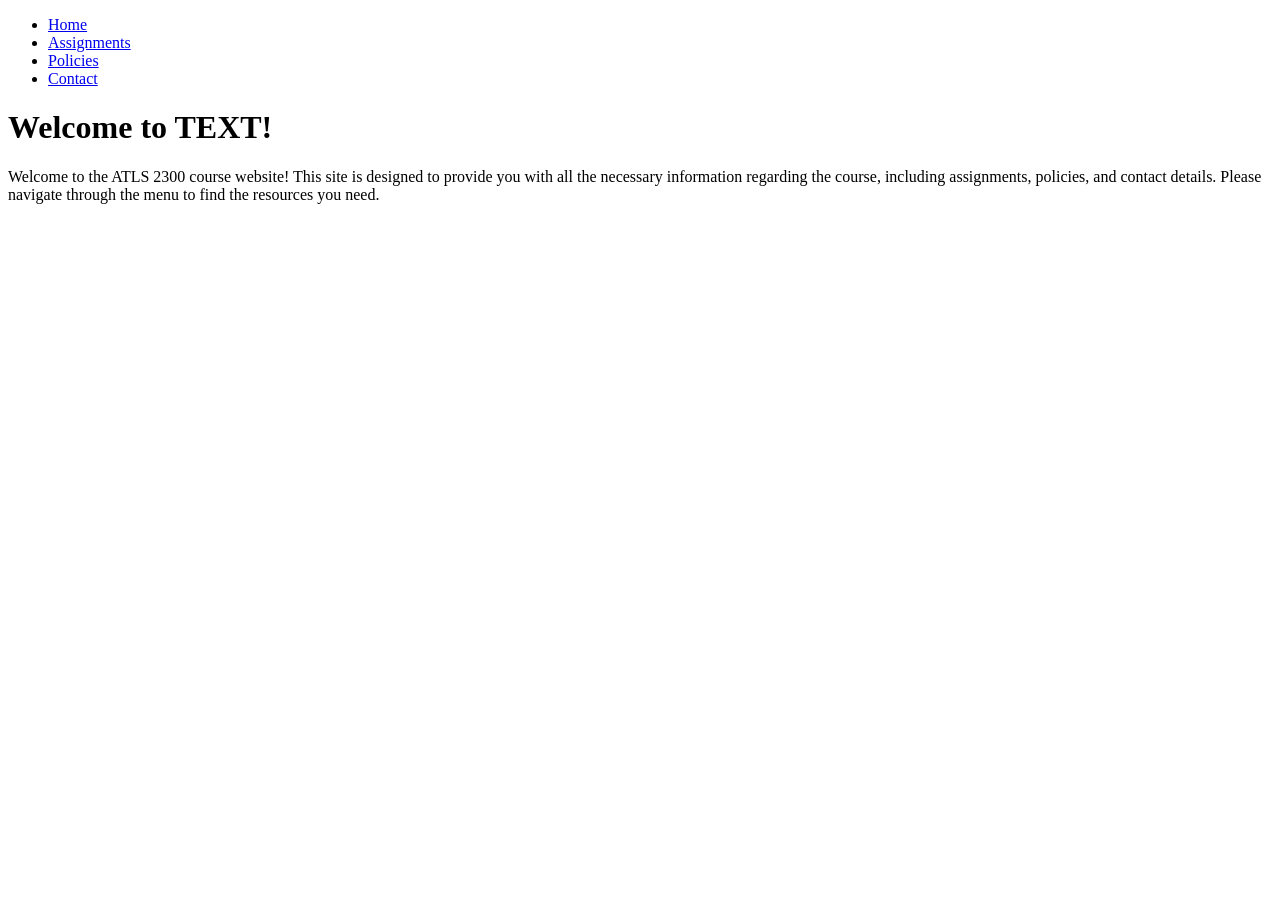
==== index.html @ a2e9c11d "updated" ====
<!DOCTYPE html>
<html lang="en">
<head>
    <meta charset="UTF-8">
    <meta name="viewport" content="width=device-width, initial-scale=1.0">
    <title>ATLS 2300 TEXT</title>
    <link rel="stylesheet" href="main.css">
</head>
<body>
    <header>
        <nav>
            <ul>
                <li><a href="index.html">Home</a></li>
                <li><a href="assignments.html">Assignments</a></li>
                <li><a href="policies.html">Policies</a></li>
                <li><a href="contact.html">Contact</a></li>
            </ul>
        </nav>
    </header>
    <main>
        <h1>Welcome to TEXT!</h1>

        <p>Welcome to the ATLS 2300 course website! 
            This site is designed to provide you with all the necessary information
            regarding the course, including assignments, policies, and contact details.
            Please navigate through the menu to find the resources you need.
        </p>
        
    </main>
</body>
</html>
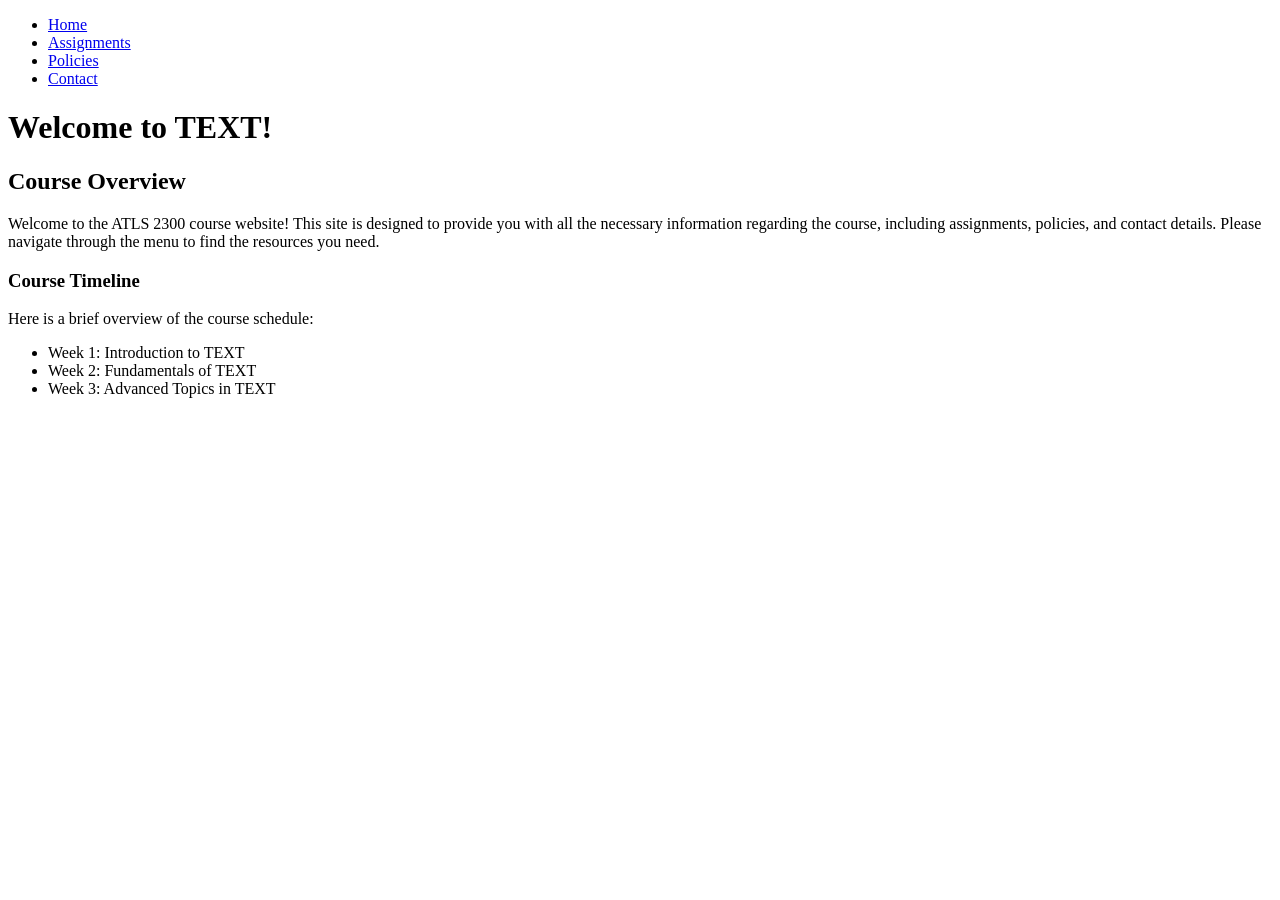
==== commit 47ddc258: "updates" ====
--- a/index.html
+++ b/index.html
@@ -3,6 +3,7 @@
 <head>
     <meta charset="UTF-8">
     <meta name="viewport" content="width=device-width, initial-scale=1.0">
+    <link rel="icon" href="favicon.ico" type="image/x-icon">
     <title>ATLS 2300 TEXT</title>
     <link rel="stylesheet" href="main.css">
 </head>
@@ -20,12 +21,22 @@
     <main>
         <h1>Welcome to TEXT!</h1>
 
-        <p>Welcome to the ATLS 2300 course website! 
-            This site is designed to provide you with all the necessary information
-            regarding the course, including assignments, policies, and contact details.
-            Please navigate through the menu to find the resources you need.
-        </p>
-        
+        <h2>Course Overview</h2>
+            <p>Welcome to the ATLS 2300 course website! 
+                This site is designed to provide you with all the necessary information
+                regarding the course, including assignments, policies, and contact details.
+                Please navigate through the menu to find the resources you need.
+            </p>
+
+        <h3>Course Timeline</h3>
+            <p>Here is a brief overview of the course schedule:</p>
+            <ul>
+                <li>Week 1: Introduction to TEXT</li>
+                <li>Week 2: Fundamentals of TEXT</li>
+                <li>Week 3: Advanced Topics in TEXT</li>
+                <!-- Add more weeks as needed -->
+            </ul>
+
     </main>
 </body>
 </html>
--- a/main.css
+++ b/main.css
@@ -0,0 +1,4 @@
+nav {
+    position: sticky;
+    top: 0;
+}
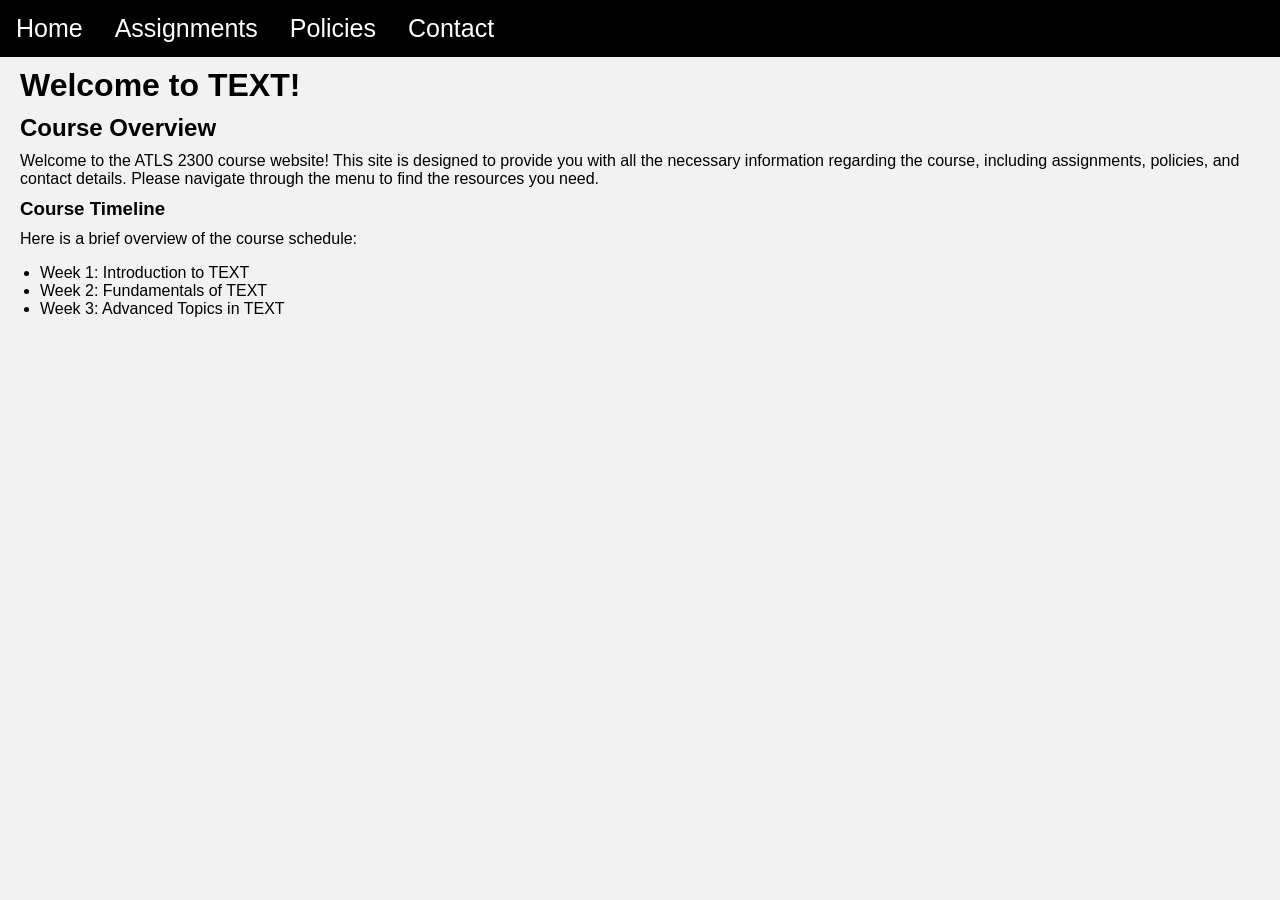
==== commit 057f05dc: "added favicon" ====
--- a/index.html
+++ b/index.html
@@ -3,7 +3,8 @@
 <head>
     <meta charset="UTF-8">
     <meta name="viewport" content="width=device-width, initial-scale=1.0">
-    <link rel="icon" href="favicon.ico" type="image/x-icon">
+    <link rel="icon" type="image/png" sizes="32x32" href="/favicon.png">
+    <link rel="manifest" href="/site.webmanifest">
     <title>ATLS 2300 TEXT</title>
     <link rel="stylesheet" href="main.css">
 </head>
--- a/main.css
+++ b/main.css
@@ -1,4 +1,61 @@
 nav {
     position: sticky;
+    margin: 0;
     top: 0;
-}+    text-align: center;
+}
+
+nav ul {
+    list-style-type: none;
+    margin: 0;
+    padding: 0;
+    overflow: hidden;
+    background-color: #000000;
+}
+
+nav ul li {
+    float: left;
+    font-size: 25px;
+    text-align: center;
+}
+
+nav ul li a {
+    display: block;
+    color: white;
+    text-align: center;
+    padding: 14px 16px;
+    text-decoration: none;
+}
+
+nav ul li a:hover {
+    text-decoration-style: underline;
+    color: orangered;
+}
+
+body {
+    margin: 0;
+    font-family: Arial, Helvetica, sans-serif;
+    background-color: #f2f2f2;
+}
+
+h1, h2, h3, p {
+    margin: 10px 20px;
+}
+
+
+
+
+
+.assignments {
+    display: flex;
+    flex-wrap: wrap;
+    justify-content: center;
+    margin: 20px;
+}
+    table {
+        border-collapse: collapse;
+        width: 100%;
+        max-width: 800px;
+        margin: 20px auto;
+    }
+    
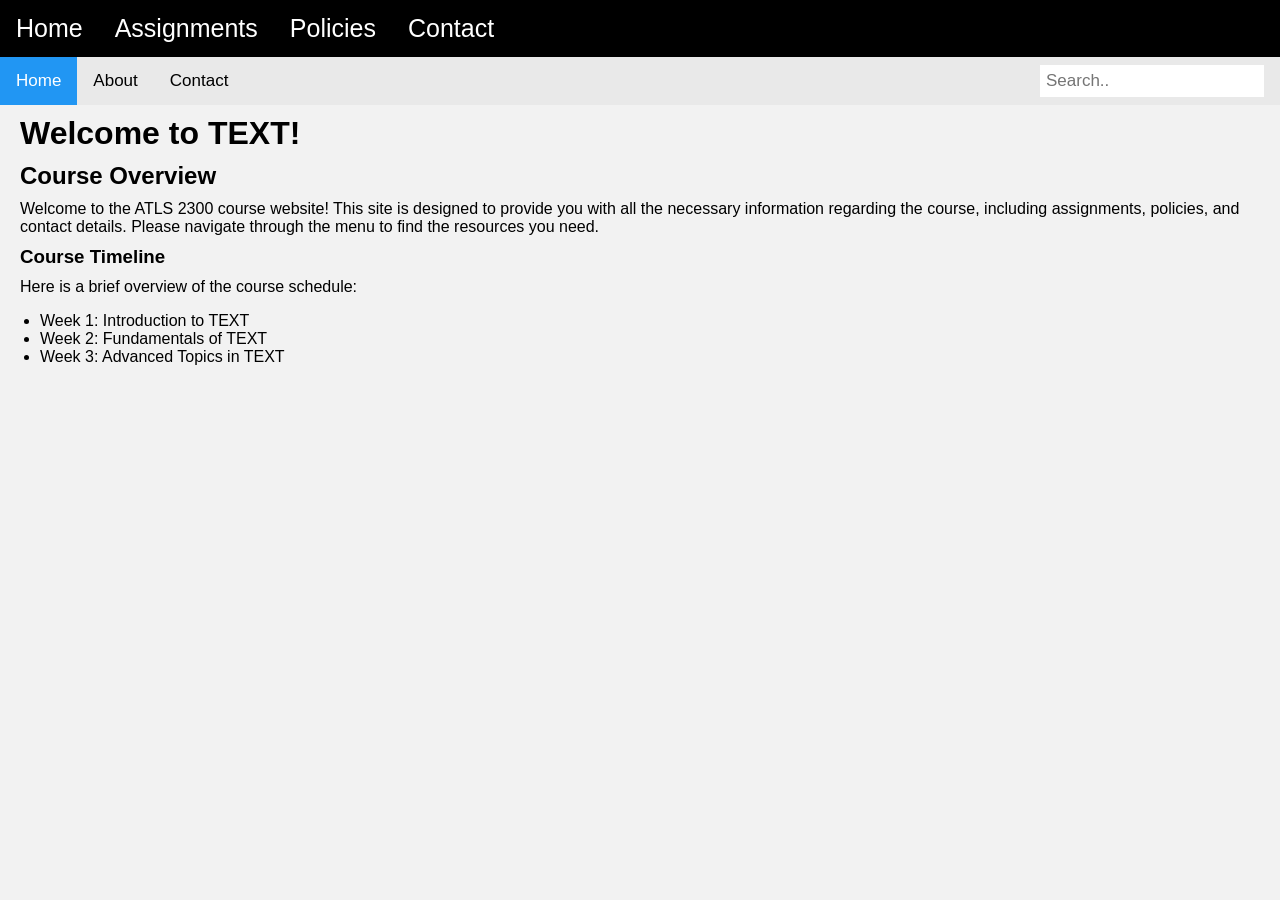
==== commit 0b103846: "d" ====
--- a/index.html
+++ b/index.html
@@ -3,7 +3,7 @@
 <head>
     <meta charset="UTF-8">
     <meta name="viewport" content="width=device-width, initial-scale=1.0">
-    <link rel="icon" type="image/png" sizes="32x32" href="/favicon.png">
+    <link rel="icon" type="image/png" sizes="32x32" href="assets/favicon.png">
     <link rel="manifest" href="/site.webmanifest">
     <title>ATLS 2300 TEXT</title>
     <link rel="stylesheet" href="main.css">
@@ -17,6 +17,12 @@
                 <li><a href="policies.html">Policies</a></li>
                 <li><a href="contact.html">Contact</a></li>
             </ul>
+            <div class="topnav">
+                <a class="active" href="#home">Home</a>
+                <a href="#about">About</a>
+                <a href="#contact">Contact</a>
+                <input type="text" placeholder="Search..">
+</div>
         </nav>
     </header>
     <main>
--- a/main.css
+++ b/main.css
@@ -1,3 +1,56 @@
+.topnav {
+    overflow: hidden;
+    background-color: #e9e9e9;
+}
+
+/* Style the links inside the navigation bar */
+.topnav a {
+    float: left;
+    display: block;
+    color: black;
+    text-align: center;
+    padding: 14px 16px;
+    text-decoration: none;
+    font-size: 17px;
+}
+
+/* Change the color of links on hover */
+.topnav a:hover {
+    background-color: #ddd;
+    color: black;
+}
+
+/* Style the "active" element to highlight the current page */
+.topnav a.active {
+    background-color: #2196F3;
+    color: white;
+}
+
+/* Style the search box inside the navigation bar */
+.topnav input[type=text] {
+    float: right;
+    padding: 6px;
+    border: none;
+    margin-top: 8px;
+    margin-right: 16px;
+    font-size: 17px;
+}
+
+/* When the screen is less than 600px wide, stack the links and the search field vertically instead of horizontally */
+@media screen and (max-width: 600px) {
+    .topnav a, .topnav input[type=text] {
+        float: none;
+        display: block;
+        text-align: left;
+        width: 100%;
+        margin: 0;
+        padding: 14px;
+    }
+    .topnav input[type=text] {
+        border: 1px solid #ccc;
+    }
+}
+
 nav {
     position: sticky;
     margin: 0;
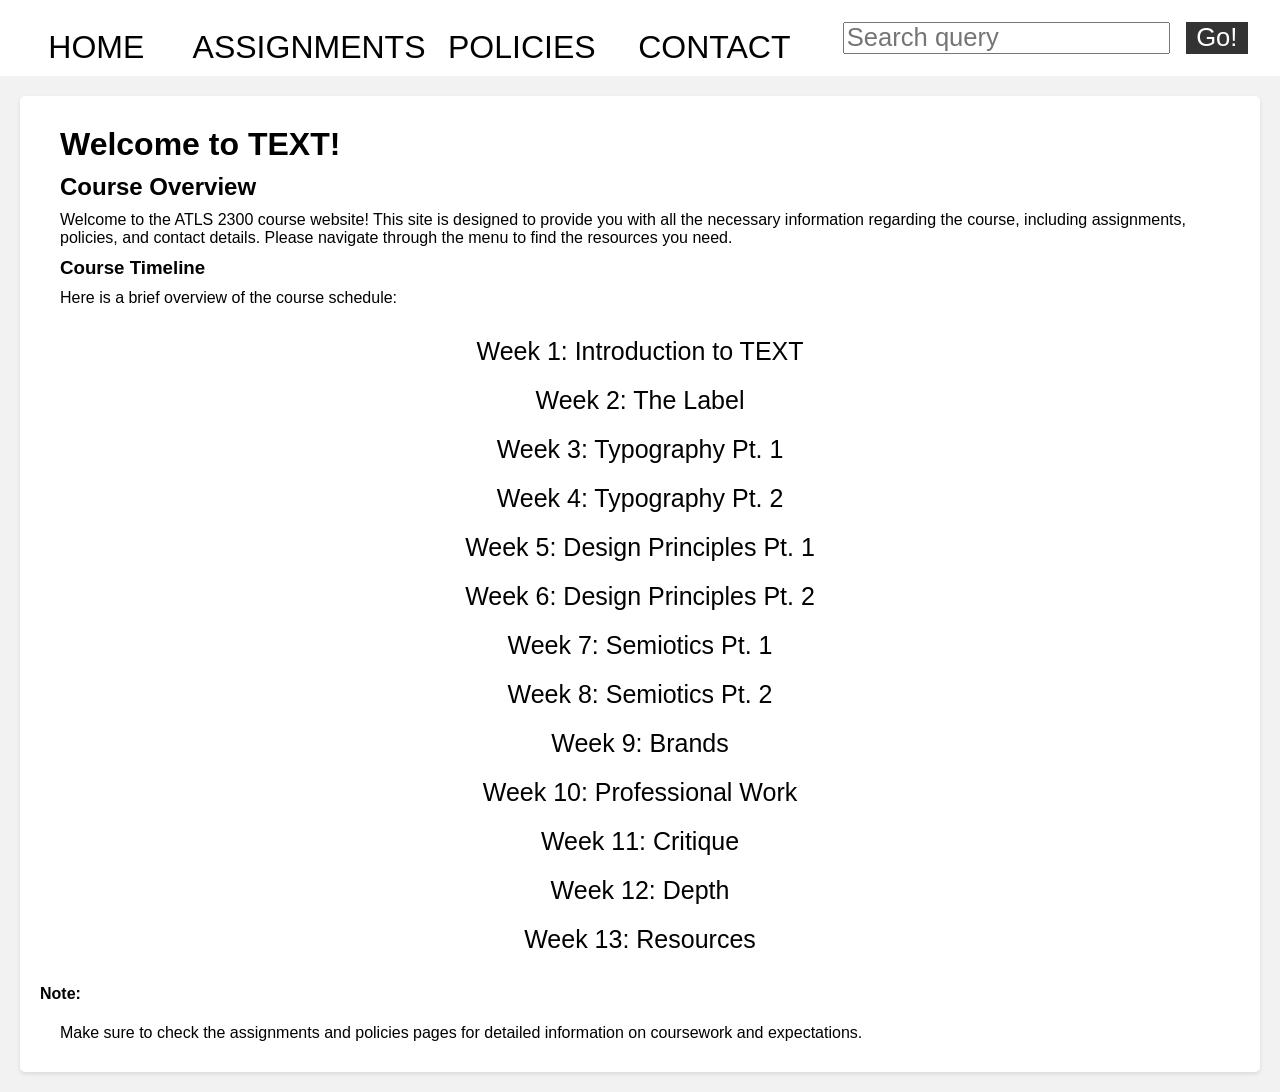
==== commit 6887ce82: "update" ====
--- a/index.html
+++ b/index.html
@@ -10,20 +10,18 @@
 </head>
 <body>
     <header>
-        <nav>
+    <div class="nav">
             <ul>
                 <li><a href="index.html">Home</a></li>
                 <li><a href="assignments.html">Assignments</a></li>
                 <li><a href="policies.html">Policies</a></li>
                 <li><a href="contact.html">Contact</a></li>
             </ul>
-            <div class="topnav">
-                <a class="active" href="#home">Home</a>
-                <a href="#about">About</a>
-                <a href="#contact">Contact</a>
-                <input type="text" placeholder="Search..">
-</div>
-        </nav>
+            <form class="search">
+                <input type="search" name="q" placeholder="Search query">
+                <input type="submit" value="Go!">
+            </form>
+    </div>
     </header>
     <main>
         <h1>Welcome to TEXT!</h1>
@@ -37,13 +35,24 @@
 
         <h3>Course Timeline</h3>
             <p>Here is a brief overview of the course schedule:</p>
-            <ul>
-                <li>Week 1: Introduction to TEXT</li>
-                <li>Week 2: Fundamentals of TEXT</li>
-                <li>Week 3: Advanced Topics in TEXT</li>
-                <!-- Add more weeks as needed -->
-            </ul>
-
+        <div class="timeline">
+                <p>Week 1: Introduction to TEXT</p>
+                <p>Week 2: The Label</p>
+                <p>Week 3: Typography Pt. 1</p>
+                <p>Week 4: Typography Pt. 2</p>
+                <p>Week 5: Design Principles Pt. 1</p>
+                <p>Week 6: Design Principles Pt. 2</p>
+                <p>Week 7: Semiotics Pt. 1</p>
+                <p>Week 8: Semiotics Pt. 2</p>
+                <p>Week 9: Brands</p>
+                <p>Week 10: Professional Work</p>
+                <p>Week 11: Critique</p>
+                <p>Week 12: Depth</p>
+                <p>Week 13: Resources</p>
+        </div>
+        <aside>
+            <h4>Note:</h4>
+            <p>Make sure to check the assignments and policies pages for detailed information on coursework and expectations.</p>
     </main>
 </body>
 </html>
--- a/main.css
+++ b/main.css
@@ -1,57 +1,4 @@
-.topnav {
-    overflow: hidden;
-    background-color: #e9e9e9;
-}
-
-/* Style the links inside the navigation bar */
-.topnav a {
-    float: left;
-    display: block;
-    color: black;
-    text-align: center;
-    padding: 14px 16px;
-    text-decoration: none;
-    font-size: 17px;
-}
-
-/* Change the color of links on hover */
-.topnav a:hover {
-    background-color: #ddd;
-    color: black;
-}
-
-/* Style the "active" element to highlight the current page */
-.topnav a.active {
-    background-color: #2196F3;
-    color: white;
-}
-
-/* Style the search box inside the navigation bar */
-.topnav input[type=text] {
-    float: right;
-    padding: 6px;
-    border: none;
-    margin-top: 8px;
-    margin-right: 16px;
-    font-size: 17px;
-}
-
-/* When the screen is less than 600px wide, stack the links and the search field vertically instead of horizontally */
-@media screen and (max-width: 600px) {
-    .topnav a, .topnav input[type=text] {
-        float: none;
-        display: block;
-        text-align: left;
-        width: 100%;
-        margin: 0;
-        padding: 14px;
-    }
-    .topnav input[type=text] {
-        border: 1px solid #ccc;
-    }
-}
-
-nav {
+/*nav {
     position: sticky;
     margin: 0;
     top: 0;
@@ -82,17 +29,91 @@
 
 nav ul li a:hover {
     text-decoration-style: underline;
-    color: orangered;
+    color: #f2f2f2;
+}*/
+
+div[class="nav"] {
+  height: 50px;
+  background-color: #fff;
+  display: flex;
+  padding: 1% 0;
+  margin-bottom: 10px;
 }
+
+div[class="nav"] ul {
+  padding: 0;
+  list-style-type: none;
+  flex: 2;
+  display: flex;
+}
+
+div[class="nav"] li {
+  display: inline;
+  text-align: center;
+  flex: 1;
+}
+
+div[class="nav"] a {
+  display: inline-block;
+  font-size: 2rem;
+  text-transform: uppercase;
+  text-decoration: none;
+  color: black;
+}
+
+div[class="nav"] .search {
+  flex: 1;
+  display: flex;
+  align-items: center;
+  height: 100%;
+  padding: 0 2em;
+}
+
+.search input {
+  font-size: 1.6rem;
+  height: 32px;
+}
+
+.search input[type="search"] {
+  flex: 3;
+}
+
+.search input[type="submit"] {
+  flex: 1;
+  margin-left: 1rem;
+  background: #333;
+  border: 0;
+  color: white;
+}
+
 
 body {
     margin: 0;
+    padding: auto;
     font-family: Arial, Helvetica, sans-serif;
     background-color: #f2f2f2;
 }
 
 h1, h2, h3, p {
     margin: 10px 20px;
+}
+
+main {
+    margin: 20px;
+    padding: 20px;
+    background-color: #ffffff;
+    border-radius: 5px;
+    box-shadow: 0 2px 4px rgba(0, 0, 0, 0.1);
+}
+
+.timeline {
+    display: flex;
+    flex-direction: column;
+    align-items: center;
+    margin: 20px 0;
+    font-family: Arial, sans-serif;
+    font-size: 25px;
+
 }
 
 
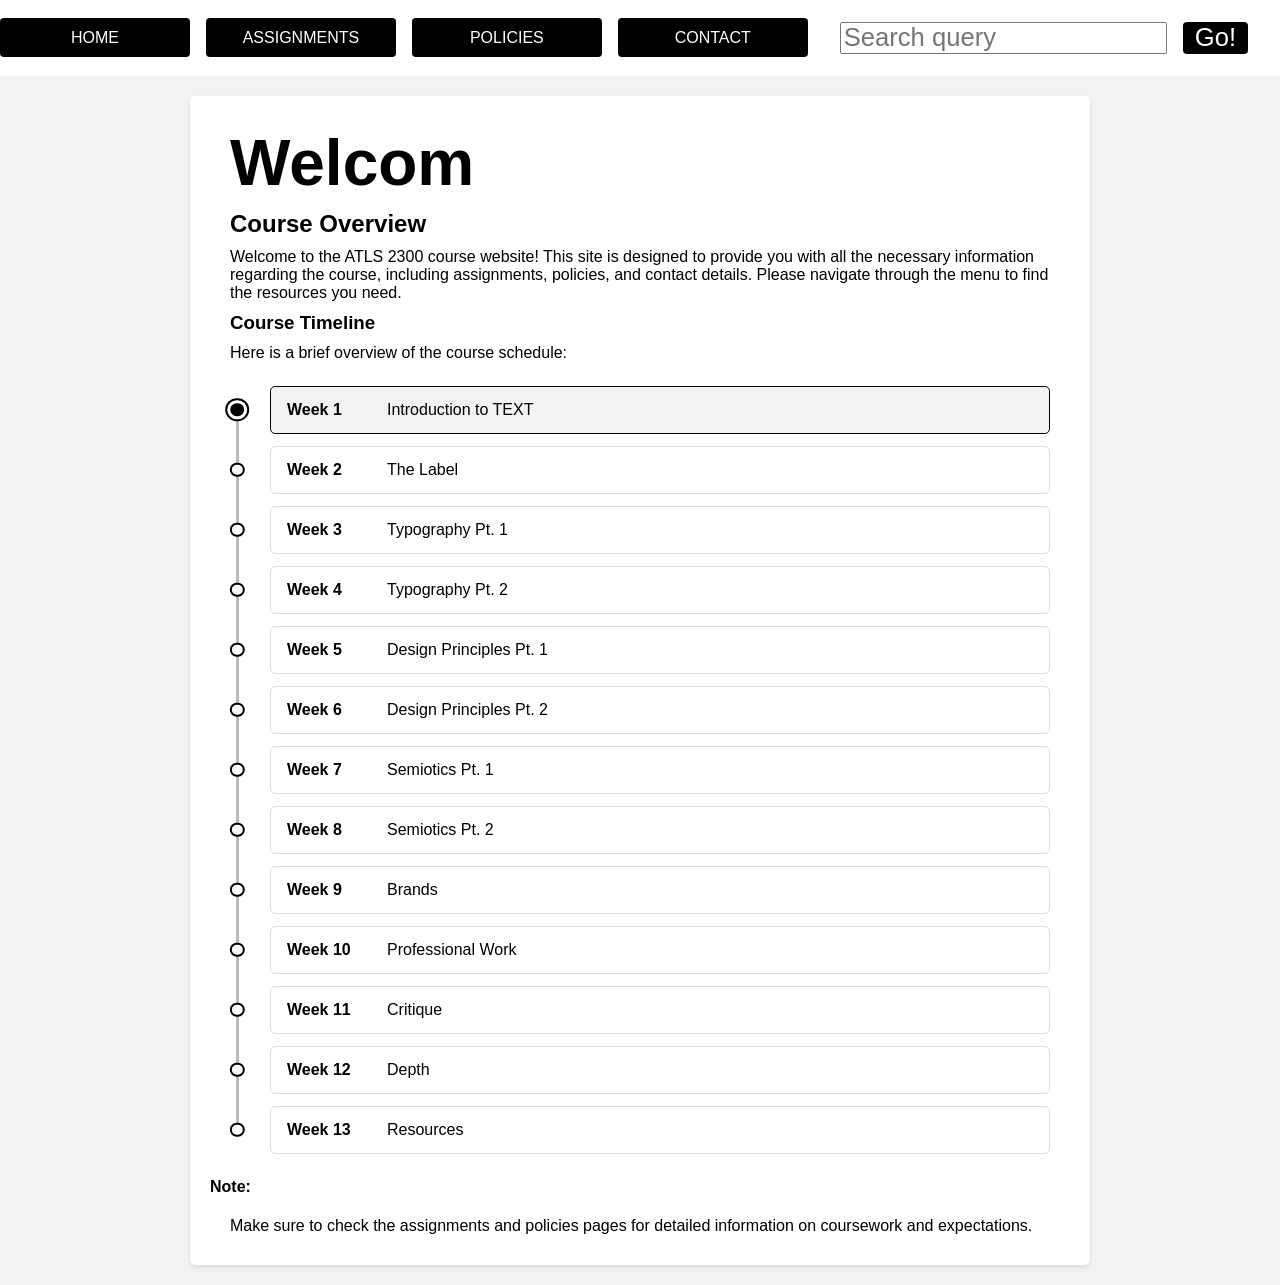
==== commit 6f8c06fe: "updates" ====
--- a/index.html
+++ b/index.html
@@ -7,6 +7,8 @@
     <link rel="manifest" href="/site.webmanifest">
     <title>ATLS 2300 TEXT</title>
     <link rel="stylesheet" href="main.css">
+    <script src="memory.js" defer></script>
+    <script src="search.js" defer></script>
 </head>
 <body>
     <header>
@@ -17,14 +19,14 @@
                 <li><a href="policies.html">Policies</a></li>
                 <li><a href="contact.html">Contact</a></li>
             </ul>
-            <form class="search">
+            <form class="search" id="site-search">
                 <input type="search" name="q" placeholder="Search query">
                 <input type="submit" value="Go!">
             </form>
     </div>
     </header>
     <main>
-        <h1>Welcome to TEXT!</h1>
+        <h1 id="typewriter">Welcome to TEXT!</h1>
 
         <h2>Course Overview</h2>
             <p>Welcome to the ATLS 2300 course website! 
@@ -35,24 +37,59 @@
 
         <h3>Course Timeline</h3>
             <p>Here is a brief overview of the course schedule:</p>
-        <div class="timeline">
-                <p>Week 1: Introduction to TEXT</p>
-                <p>Week 2: The Label</p>
-                <p>Week 3: Typography Pt. 1</p>
-                <p>Week 4: Typography Pt. 2</p>
-                <p>Week 5: Design Principles Pt. 1</p>
-                <p>Week 6: Design Principles Pt. 2</p>
-                <p>Week 7: Semiotics Pt. 1</p>
-                <p>Week 8: Semiotics Pt. 2</p>
-                <p>Week 9: Brands</p>
-                <p>Week 10: Professional Work</p>
-                <p>Week 11: Critique</p>
-                <p>Week 12: Depth</p>
-                <p>Week 13: Resources</p>
-        </div>
+        <ol class="lecture-timeline" aria-label="Course lecture schedule">
+            <li class="lecture-timeline-item"><button class="lecture-timeline-select" type="button" aria-pressed="true"><span class="lecture-week">Week 1</span><span>Introduction to TEXT</span></button></li>
+            <li class="lecture-timeline-item"><button class="lecture-timeline-select" type="button" aria-pressed="false"><span class="lecture-week">Week 2</span><span>The Label</span></button></li>
+            <li class="lecture-timeline-item"><button class="lecture-timeline-select" type="button" aria-pressed="false"><span class="lecture-week">Week 3</span><span>Typography Pt. 1</span></button></li>
+            <li class="lecture-timeline-item"><button class="lecture-timeline-select" type="button" aria-pressed="false"><span class="lecture-week">Week 4</span><span>Typography Pt. 2</span></button></li>
+            <li class="lecture-timeline-item"><button class="lecture-timeline-select" type="button" aria-pressed="false"><span class="lecture-week">Week 5</span><span>Design Principles Pt. 1</span></button></li>
+            <li class="lecture-timeline-item"><button class="lecture-timeline-select" type="button" aria-pressed="false"><span class="lecture-week">Week 6</span><span>Design Principles Pt. 2</span></button></li>
+            <li class="lecture-timeline-item"><button class="lecture-timeline-select" type="button" aria-pressed="false"><span class="lecture-week">Week 7</span><span>Semiotics Pt. 1</span></button></li>
+            <li class="lecture-timeline-item"><button class="lecture-timeline-select" type="button" aria-pressed="false"><span class="lecture-week">Week 8</span><span>Semiotics Pt. 2</span></button></li>
+            <li class="lecture-timeline-item"><button class="lecture-timeline-select" type="button" aria-pressed="false"><span class="lecture-week">Week 9</span><span>Brands</span></button></li>
+            <li class="lecture-timeline-item"><button class="lecture-timeline-select" type="button" aria-pressed="false"><span class="lecture-week">Week 10</span><span>Professional Work</span></button></li>
+            <li class="lecture-timeline-item"><button class="lecture-timeline-select" type="button" aria-pressed="false"><span class="lecture-week">Week 11</span><span>Critique</span></button></li>
+            <li class="lecture-timeline-item"><button class="lecture-timeline-select" type="button" aria-pressed="false"><span class="lecture-week">Week 12</span><span>Depth</span></button></li>
+            <li class="lecture-timeline-item"><button class="lecture-timeline-select" type="button" aria-pressed="false"><span class="lecture-week">Week 13</span><span>Resources</span></button></li>
+        </ol>
+        <script>
+            const lectureTimeline = document.querySelector(".lecture-timeline");
+            const lectureButtons = [...lectureTimeline.querySelectorAll(".lecture-timeline-select")];
+
+            function selectLecture(button) {
+                lectureButtons.forEach((lectureButton) => {
+                    const selected = lectureButton === button;
+                    lectureButton.setAttribute("aria-pressed", String(selected));
+                    lectureButton.closest(".lecture-timeline-item").classList.toggle("is-selected", selected);
+                });
+
+                const timelineBounds = lectureTimeline.getBoundingClientRect();
+                const buttonBounds = button.getBoundingClientRect();
+                const markerPosition = buttonBounds.top - timelineBounds.top + buttonBounds.height / 2;
+                lectureTimeline.style.setProperty("--lecture-marker-y", `${markerPosition}px`);
+            }
+
+            lectureTimeline.addEventListener("click", (event) => {
+                const button = event.target.closest(".lecture-timeline-select");
+                if (button && lectureTimeline.contains(button)) {
+                    selectLecture(button);
+                }
+            });
+
+            window.addEventListener("resize", () => {
+                const selectedButton = lectureTimeline.querySelector('[aria-pressed="true"]');
+                if (selectedButton) {
+                    selectLecture(selectedButton);
+                }
+            });
+
+            selectLecture(lectureButtons[0]);
+        </script>
         <aside>
             <h4>Note:</h4>
             <p>Make sure to check the assignments and policies pages for detailed information on coursework and expectations.</p>
-    </main>
+        </aside>
+        </main>
+
 </body>
 </html>
--- a/main.css
+++ b/main.css
@@ -1,95 +1,119 @@
-/*nav {
+div[class="nav"] {
+    min-height: 50px;
+    background-color: #fff;
+    display: flex;
+    align-items: center;
+    padding: 1% 0;
+    margin-bottom: 10px;
+}
+
+div[class="nav"] ul {
+    padding: 0;
+    margin: 0;
+    list-style-type: none;
+    flex: 2;
+    display: flex;
+    align-items: center;
+    gap: 1rem;
+}
+
+div[class="nav"] li {
+    text-align: center;
+    flex: 1;
+}
+
+div[class="nav"] a {
+    display: block;
+    padding: 0.65rem 0.75rem;
+    border-radius: 4px;
+    background-color: #000;
+    font-size: 1rem;
+    text-transform: uppercase;
+    text-decoration: none;
+    color: #fff;
+}
+
+div[class="nav"] ul a:hover,
+div[class="nav"] ul a:focus-visible {
+    background-color: #222;
+}
+
+header {
     position: sticky;
-    margin: 0;
     top: 0;
-    text-align: center;
-}
-
-nav ul {
-    list-style-type: none;
-    margin: 0;
-    padding: 0;
+    z-index: 100;
+    background-color: #fff;
+}
+
+div[class="nav"] .search {
+    flex: 1;
+    display: flex;
+    align-items: center;
+    height: 100%;
+    padding: 0 2em;
+}
+
+.search[hidden] {
+    display: none;
+}
+
+.search-results {
+    width: calc(100% - 40px);
+    max-width: 900px;
+    box-sizing: border-box;
+    margin: 20px auto;
+    padding: 20px;
+    background-color: #fff;
+    border-radius: 5px;
+    box-shadow: 0 2px 4px rgba(0, 0, 0, 0.1);
+}
+
+.search-results[hidden] {
+    display: none;
+}
+
+.search-results h2,
+.search-results p {
+    margin: 10px 0;
+}
+
+.search-results li {
+    margin: 1rem 0;
+}
+
+.search input {
+    font-size: 1.6rem;
+    height: 32px;
+}
+
+.search input[type="search"] {
+    flex: 3;
+}
+
+.search input[type="submit"] {
+    flex: 1;
+    margin-left: 1rem;
+    padding: 0 0.75rem;
+    background: #000;
+    border: 0;
+    border-radius: 4px;
+    color: #fff;
+    cursor: pointer;
+}
+
+.search input[type="submit"]:hover,
+.search input[type="submit"]:focus-visible {
+    background: #222;
+}
+
+#typewriter {
+    white-space: nowrap;
     overflow: hidden;
-    background-color: #000000;
-}
-
-nav ul li {
-    float: left;
-    font-size: 25px;
-    text-align: center;
-}
-
-nav ul li a {
-    display: block;
-    color: white;
-    text-align: center;
-    padding: 14px 16px;
-    text-decoration: none;
-}
-
-nav ul li a:hover {
-    text-decoration-style: underline;
-    color: #f2f2f2;
-}*/
-
-div[class="nav"] {
-  height: 50px;
-  background-color: #fff;
-  display: flex;
-  padding: 1% 0;
-  margin-bottom: 10px;
-}
-
-div[class="nav"] ul {
-  padding: 0;
-  list-style-type: none;
-  flex: 2;
-  display: flex;
-}
-
-div[class="nav"] li {
-  display: inline;
-  text-align: center;
-  flex: 1;
-}
-
-div[class="nav"] a {
-  display: inline-block;
-  font-size: 2rem;
-  text-transform: uppercase;
-  text-decoration: none;
-  color: black;
-}
-
-div[class="nav"] .search {
-  flex: 1;
-  display: flex;
-  align-items: center;
-  height: 100%;
-  padding: 0 2em;
-}
-
-.search input {
-  font-size: 1.6rem;
-  height: 32px;
-}
-
-.search input[type="search"] {
-  flex: 3;
-}
-
-.search input[type="submit"] {
-  flex: 1;
-  margin-left: 1rem;
-  background: #333;
-  border: 0;
-  color: white;
-}
-
+}
 
 body {
     margin: 0;
-    padding: auto;
+    min-height: 100vh;
     font-family: Arial, Helvetica, sans-serif;
     background-color: #f2f2f2;
 }
@@ -98,38 +122,197 @@
     margin: 10px 20px;
 }
 
+h1 {
+    font-size: 4em;
+}
+
 main {
-    margin: 20px;
+    width: calc(100% - 40px);
+    max-width: 900px;
+    box-sizing: border-box;
+    margin: 20px auto;
     padding: 20px;
     background-color: #ffffff;
     border-radius: 5px;
     box-shadow: 0 2px 4px rgba(0, 0, 0, 0.1);
 }
 
-.timeline {
-    display: flex;
-    flex-direction: column;
+.lecture-timeline {
+    position: relative;
+    display: grid;
+    gap: 0.75rem;
+    margin: 1.5rem 20px;
+    padding: 0 0 0 2.5rem;
+    list-style: none;
+}
+
+.lecture-timeline::before {
+    position: absolute;
+    top: 1.5rem;
+    bottom: 1.5rem;
+    left: 0.35rem;
+    width: 3px;
+    border-radius: 2px;
+    background-color: #bbb;
+    content: "";
+}
+
+.lecture-timeline::after {
+    position: absolute;
+    top: var(--lecture-marker-y, 1.5rem);
+    left: calc(0.35rem + 1.5px);
+    width: 0.85rem;
+    height: 0.85rem;
+    border: 3px solid #fff;
+    border-radius: 50%;
+    background-color: #000;
+    box-shadow: 0 0 0 2px #000;
+    content: "";
+    transform: translate(-50%, -50%);
+    transition: top 0.6s ease;
+}
+
+.lecture-timeline-item {
+    position: relative;
+}
+
+.lecture-timeline-select {
+    display: grid;
+    grid-template-columns: 5.5rem minmax(0, 1fr);
     align-items: center;
-    margin: 20px 0;
-    font-family: Arial, sans-serif;
-    font-size: 25px;
-
-}
-
-
-
-
-
+    gap: 0.75rem;
+    box-sizing: border-box;
+    width: 100%;
+    min-height: 3rem;
+    padding: 0.65rem 1rem;
+    border: 1px solid #ddd;
+    border-radius: 5px;
+    color: inherit;
+    background-color: #fff;
+    font: inherit;
+    text-align: left;
+    cursor: pointer;
+    transition: background-color 0.3s ease, border-color 0.3s ease;
+}
+
+.lecture-timeline-select:hover,
+.lecture-timeline-select:focus-visible,
+.lecture-timeline-item.is-selected .lecture-timeline-select {
+    border-color: #000;
+    background-color: #f2f2f2;
+}
+
+.lecture-timeline-select:focus-visible {
+    outline: 2px solid #000;
+    outline-offset: 2px;
+}
+
+.lecture-timeline-item::before {
+    position: absolute;
+    top: 50%;
+    left: calc(-2.5rem + 0.35rem + 1.5px);
+    width: 0.9rem;
+    height: 0.9rem;
+    box-sizing: border-box;
+    border: 2px solid #000;
+    border-radius: 50%;
+    background-color: #fff;
+    content: "";
+    transform: translate(-50%, -50%);
+}
+
+.lecture-week {
+    font-weight: 700;
+}
+
+@media (prefers-reduced-motion: reduce) {
+    .lecture-timeline::after,
+    .lecture-timeline-select {
+        transition: none;
+    }
+}
 .assignments {
     display: flex;
     flex-wrap: wrap;
     justify-content: center;
     margin: 20px;
 }
+
+.assignment-timeline {
+    position: relative;
+    display: grid;
+    gap: 1.5rem;
+    margin: 2rem 0;
+    padding: 0 0 0 2rem;
+    list-style: none;
+}
+
+.assignment-timeline::before {
+    position: absolute;
+    top: 0.5rem;
+    bottom: 0.5rem;
+    left: 0.45rem;
+    width: 3px;
+    background-color: #000;
+    content: "";
+}
+
+.assignment-timeline-item {
+    position: relative;
+    display: grid;
+    gap: 0.5rem;
+}
+
+.assignment-timeline-item::before {
+    position: absolute;
+    top: 0.25rem;
+    left: -2rem;
+    width: 0.9rem;
+    height: 0.9rem;
+    border: 3px solid #000;
+    border-radius: 50%;
+    background-color: #fff;
+    content: "";
+}
+
+.assignment-date {
+    font-weight: 700;
+}
+
+.assignment-card {
+    padding: 1rem;
+    border: 1px solid #ddd;
+    border-radius: 5px;
+    background-color: #fff;
+}
+
+.assignment-card h3,
+.assignment-card p {
+    margin: 0;
+}
+
     table {
         border-collapse: collapse;
         width: 100%;
         max-width: 800px;
         margin: 20px auto;
     }
+
+    .contact {
+        display: flex;
+        flex-direction: column;
+        align-items: center;
+        margin: 20px;
+    }
+    table, th, td {
+        border: 1px solid #ddd;
+        padding: 8px;
+        font-size: 20px;
+        font-family: Arial, sans-serif;
+    }
+
+.contact-details {
+    font-size: 1.2em;
+    font-weight: 700;
+}
     
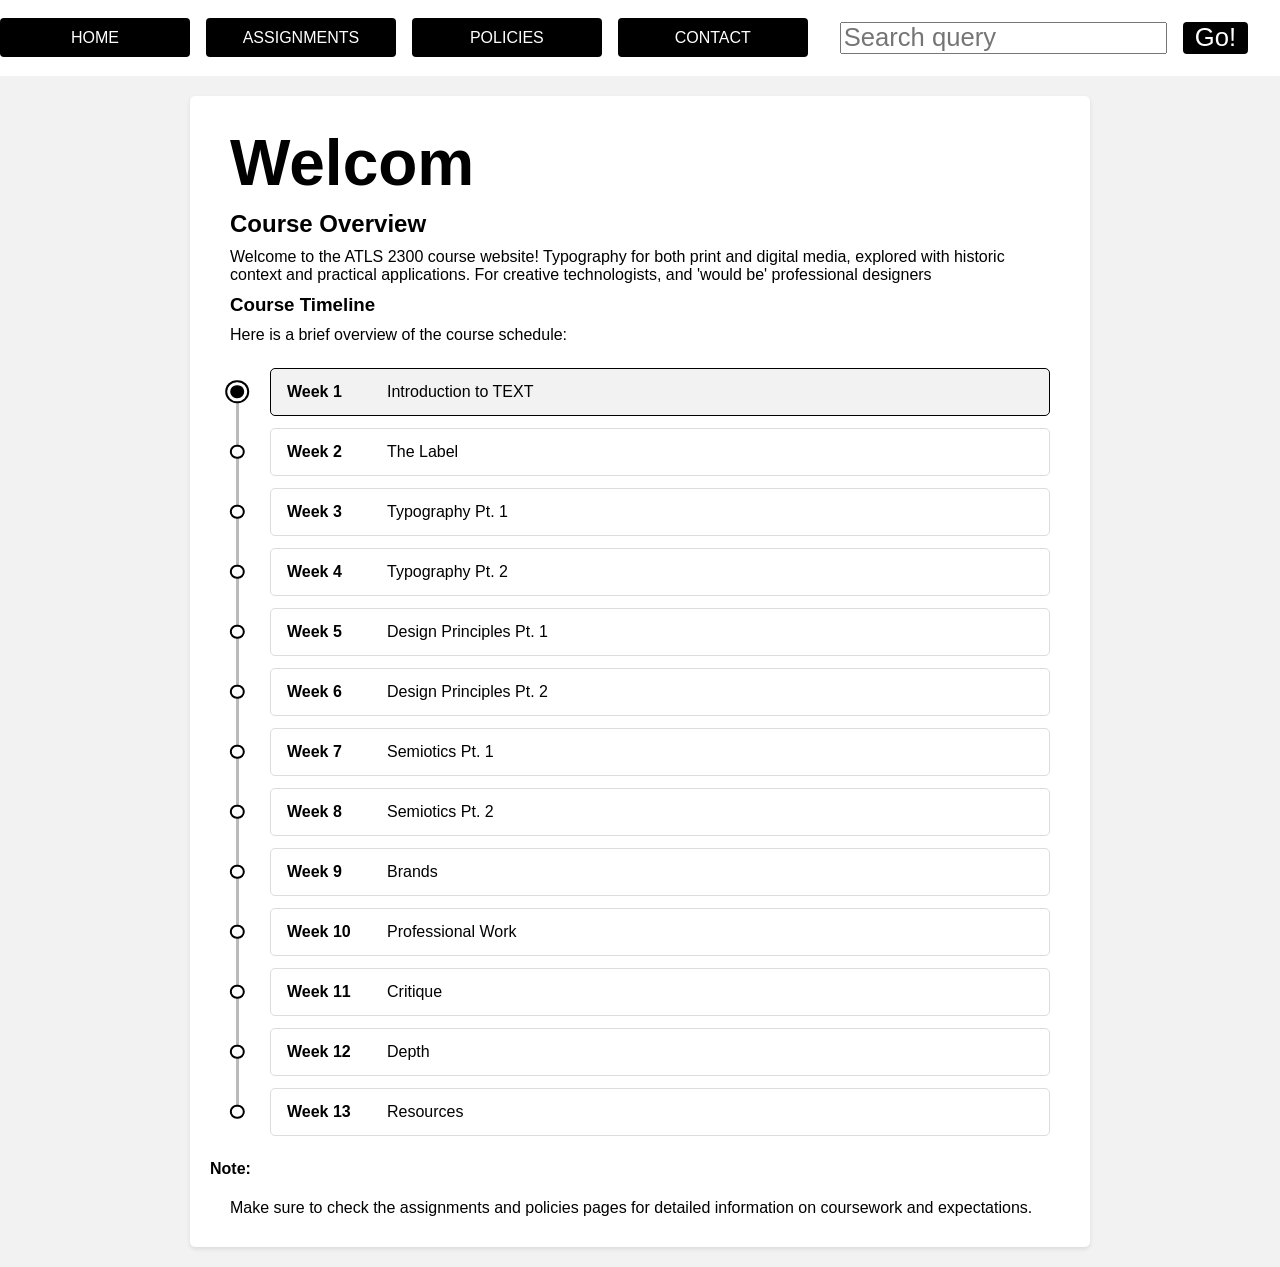
==== commit d7bd7aba: "updates" ====
--- a/index.html
+++ b/index.html
@@ -30,9 +30,7 @@
 
         <h2>Course Overview</h2>
             <p>Welcome to the ATLS 2300 course website! 
-                This site is designed to provide you with all the necessary information
-                regarding the course, including assignments, policies, and contact details.
-                Please navigate through the menu to find the resources you need.
+            Typography for both print and digital media, explored with historic context and practical applications. For creative technologists, and 'would be' professional designers
             </p>
 
         <h3>Course Timeline</h3>
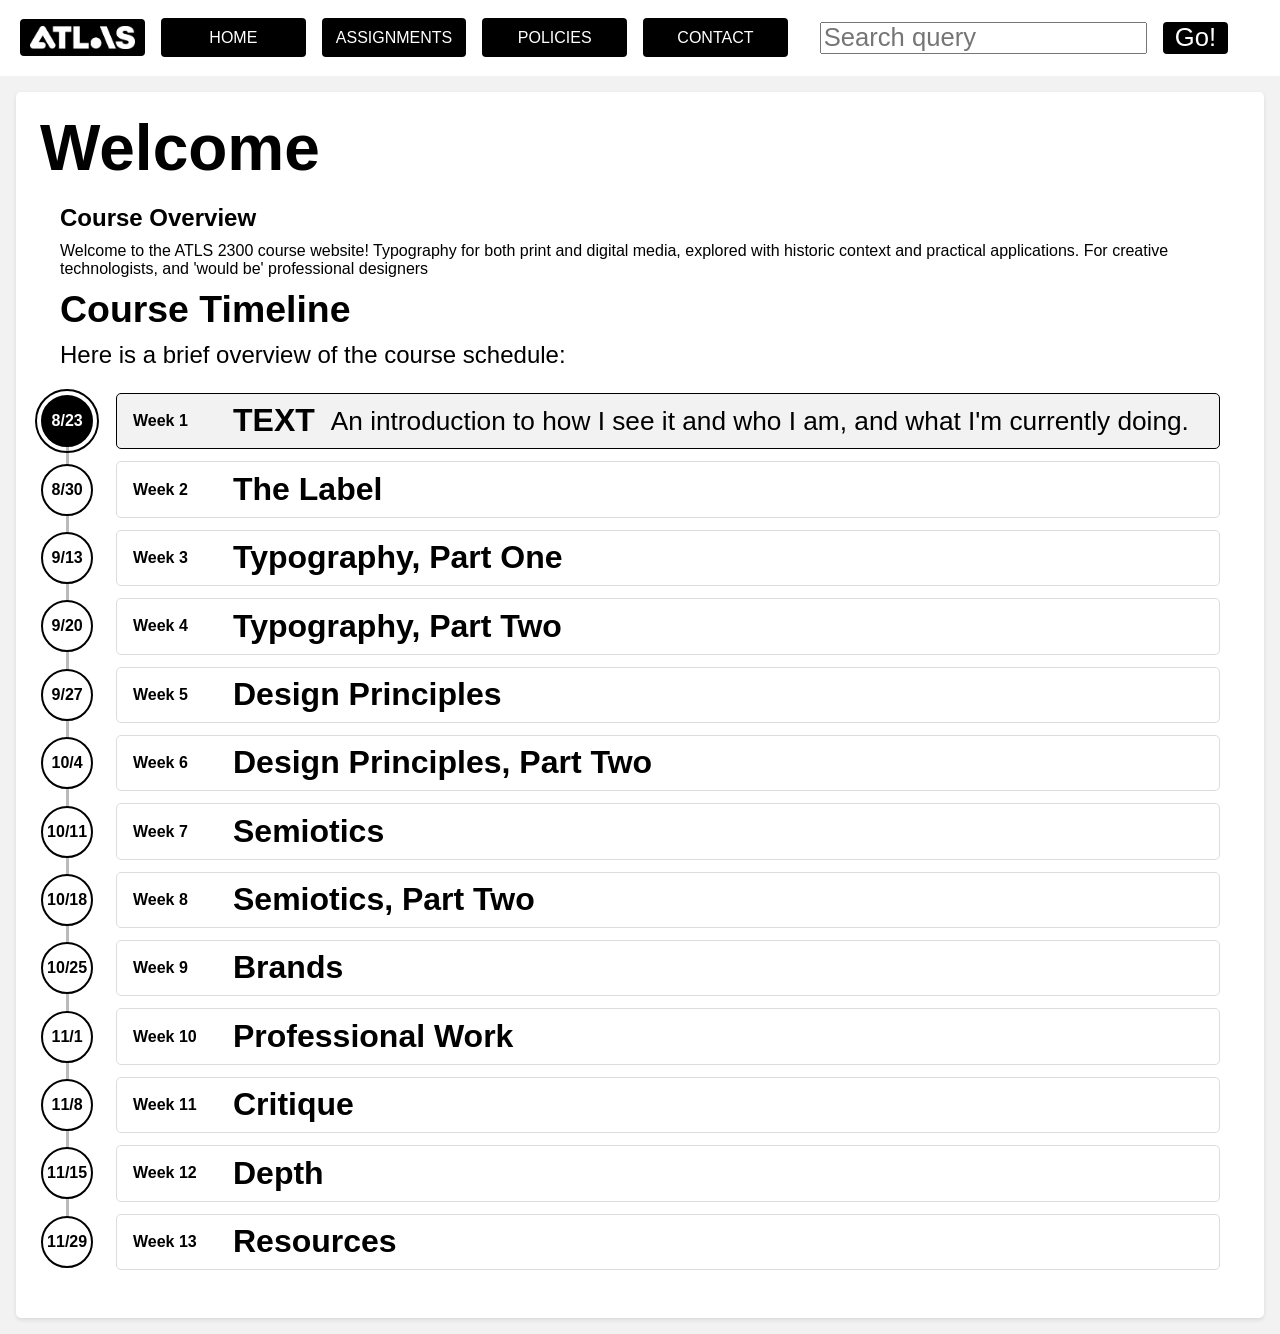
==== commit 379808d0: "update" ====
--- a/index.html
+++ b/index.html
@@ -14,6 +14,7 @@
     <header>
     <div class="nav">
             <ul>
+                <li class="nav-brand"><a class="nav-logo" href="index.html"><img src="assets/atlasLogo.png" alt="ATLAS home"></a></li>
                 <li><a href="index.html">Home</a></li>
                 <li><a href="assignments.html">Assignments</a></li>
                 <li><a href="policies.html">Policies</a></li>
@@ -26,29 +27,32 @@
     </div>
     </header>
     <main>
-        <h1 id="typewriter">Welcome to TEXT!</h1>
+        <div class="page-title">
+            <h1 id="typewriter">Welcome to TEXT!</h1>
+        </div>
 
         <h2>Course Overview</h2>
             <p>Welcome to the ATLS 2300 course website! 
             Typography for both print and digital media, explored with historic context and practical applications. For creative technologists, and 'would be' professional designers
             </p>
 
-        <h3>Course Timeline</h3>
-            <p>Here is a brief overview of the course schedule:</p>
+        <h3 class="timeline-heading">Course Timeline</h3>
+            <p class="timeline-intro">Here is a brief overview of the course schedule:</p>
+        <!-- Replace each ADD DATE placeholder with its lecture date. -->
         <ol class="lecture-timeline" aria-label="Course lecture schedule">
-            <li class="lecture-timeline-item"><button class="lecture-timeline-select" type="button" aria-pressed="true"><span class="lecture-week">Week 1</span><span>Introduction to TEXT</span></button></li>
-            <li class="lecture-timeline-item"><button class="lecture-timeline-select" type="button" aria-pressed="false"><span class="lecture-week">Week 2</span><span>The Label</span></button></li>
-            <li class="lecture-timeline-item"><button class="lecture-timeline-select" type="button" aria-pressed="false"><span class="lecture-week">Week 3</span><span>Typography Pt. 1</span></button></li>
-            <li class="lecture-timeline-item"><button class="lecture-timeline-select" type="button" aria-pressed="false"><span class="lecture-week">Week 4</span><span>Typography Pt. 2</span></button></li>
-            <li class="lecture-timeline-item"><button class="lecture-timeline-select" type="button" aria-pressed="false"><span class="lecture-week">Week 5</span><span>Design Principles Pt. 1</span></button></li>
-            <li class="lecture-timeline-item"><button class="lecture-timeline-select" type="button" aria-pressed="false"><span class="lecture-week">Week 6</span><span>Design Principles Pt. 2</span></button></li>
-            <li class="lecture-timeline-item"><button class="lecture-timeline-select" type="button" aria-pressed="false"><span class="lecture-week">Week 7</span><span>Semiotics Pt. 1</span></button></li>
-            <li class="lecture-timeline-item"><button class="lecture-timeline-select" type="button" aria-pressed="false"><span class="lecture-week">Week 8</span><span>Semiotics Pt. 2</span></button></li>
-            <li class="lecture-timeline-item"><button class="lecture-timeline-select" type="button" aria-pressed="false"><span class="lecture-week">Week 9</span><span>Brands</span></button></li>
-            <li class="lecture-timeline-item"><button class="lecture-timeline-select" type="button" aria-pressed="false"><span class="lecture-week">Week 10</span><span>Professional Work</span></button></li>
-            <li class="lecture-timeline-item"><button class="lecture-timeline-select" type="button" aria-pressed="false"><span class="lecture-week">Week 11</span><span>Critique</span></button></li>
-            <li class="lecture-timeline-item"><button class="lecture-timeline-select" type="button" aria-pressed="false"><span class="lecture-week">Week 12</span><span>Depth</span></button></li>
-            <li class="lecture-timeline-item"><button class="lecture-timeline-select" type="button" aria-pressed="false"><span class="lecture-week">Week 13</span><span>Resources</span></button></li>
+            <li class="lecture-timeline-item is-selected"><button class="lecture-timeline-select" type="button" aria-pressed="true" aria-expanded="true"><span class="lecture-week">Week 1</span><span class="lecture-copy"><span class="lecture-title">TEXT</span><span class="lecture-date"> 8/23</span><span class="lecture-description">An introduction to how I see it and who I am, and what I'm currently doing.</span></span></button></li>
+            <li class="lecture-timeline-item"><button class="lecture-timeline-select" type="button" aria-pressed="false" aria-expanded="false"><span class="lecture-week">Week 2</span><span class="lecture-copy"><span class="lecture-title">The Label</span><span class="lecture-date"> 8/30</span><span class="lecture-description">Trust and the way words might participate in meaning.</span></span></button></li>
+            <li class="lecture-timeline-item"><button class="lecture-timeline-select" type="button" aria-pressed="false" aria-expanded="false"><span class="lecture-week">Week 3</span><span class="lecture-copy"><span class="lecture-title">Typography, Part One</span><span class="lecture-date"> 9/13</span><span class="lecture-description">Some histories and some language.</span></span></button></li>
+            <li class="lecture-timeline-item"><button class="lecture-timeline-select" type="button" aria-pressed="false" aria-expanded="false"><span class="lecture-week">Week 4</span><span class="lecture-copy"><span class="lecture-title">Typography, Part Two</span><span class="lecture-date"> 9/20</span><span class="lecture-description">The deeper understanding and vocabulary of type.</span></span></button></li>
+            <li class="lecture-timeline-item"><button class="lecture-timeline-select" type="button" aria-pressed="false" aria-expanded="false"><span class="lecture-week">Week 5</span><span class="lecture-copy"><span class="lecture-title">Design Principles</span><span class="lecture-date"> 9/27</span><span class="lecture-description">Movements in design and art history.</span></span></button></li>
+            <li class="lecture-timeline-item"><button class="lecture-timeline-select" type="button" aria-pressed="false" aria-expanded="false"><span class="lecture-week">Week 6</span><span class="lecture-copy"><span class="lecture-title">Design Principles, Part Two</span><span class="lecture-date"> 10/4</span><span class="lecture-description">Two-dimensional print, grids, and structure.</span></span></button></li>
+            <li class="lecture-timeline-item"><button class="lecture-timeline-select" type="button" aria-pressed="false" aria-expanded="false"><span class="lecture-week">Week 7</span><span class="lecture-copy"><span class="lecture-title">Semiotics</span><span class="lecture-date"> 10/11</span><span class="lecture-description">Representations and the study of signs.</span></span></button></li>
+            <li class="lecture-timeline-item"><button class="lecture-timeline-select" type="button" aria-pressed="false" aria-expanded="false"><span class="lecture-week">Week 8</span><span class="lecture-copy"><span class="lecture-title">Semiotics, Part Two</span><span class="lecture-date"> 10/18</span><span class="lecture-description">Signs and signifiers in visual communication.</span></span></button></li>
+            <li class="lecture-timeline-item"><button class="lecture-timeline-select" type="button" aria-pressed="false" aria-expanded="false"><span class="lecture-week">Week 9</span><span class="lecture-copy"><span class="lecture-title">Brands</span><span class="lecture-date"> 10/25</span><span class="lecture-description">Brand systems, identity, and visual language.</span></span></button></li>
+            <li class="lecture-timeline-item"><button class="lecture-timeline-select" type="button" aria-pressed="false" aria-expanded="false"><span class="lecture-week">Week 10</span><span class="lecture-copy"><span class="lecture-title">Professional Work</span><span class="lecture-date"> 11/1</span><span class="lecture-description">Professional practice and the realities of design work.</span></span></button></li>
+            <li class="lecture-timeline-item"><button class="lecture-timeline-select" type="button" aria-pressed="false" aria-expanded="false"><span class="lecture-week">Week 11</span><span class="lecture-copy"><span class="lecture-title">Critique</span><span class="lecture-date"> 11/8</span><span class="lecture-description">Feedback, evaluation, and critical discussion.</span></span></button></li>
+            <li class="lecture-timeline-item"><button class="lecture-timeline-select" type="button" aria-pressed="false" aria-expanded="false"><span class="lecture-week">Week 12</span><span class="lecture-copy"><span class="lecture-title">Depth</span><span class="lecture-date"> 11/15</span><span class="lecture-description">Going deeper into the course's major ideas and methods.</span></span></button></li>
+            <li class="lecture-timeline-item"><button class="lecture-timeline-select" type="button" aria-pressed="false" aria-expanded="false"><span class="lecture-week">Week 13</span><span class="lecture-copy"><span class="lecture-title">Resources</span><span class="lecture-date"> 11/29</span><span class="lecture-description">Research, tools, and material support for ongoing learning.</span></span></button></li>
         </ol>
         <script>
             const lectureTimeline = document.querySelector(".lecture-timeline");
@@ -58,6 +62,7 @@
                 lectureButtons.forEach((lectureButton) => {
                     const selected = lectureButton === button;
                     lectureButton.setAttribute("aria-pressed", String(selected));
+                    lectureButton.setAttribute("aria-expanded", String(selected));
                     lectureButton.closest(".lecture-timeline-item").classList.toggle("is-selected", selected);
                 });
 
@@ -83,10 +88,6 @@
 
             selectLecture(lectureButtons[0]);
         </script>
-        <aside>
-            <h4>Note:</h4>
-            <p>Make sure to check the assignments and policies pages for detailed information on coursework and expectations.</p>
-        </aside>
         </main>
 
 </body>
--- a/main.css
+++ b/main.css
@@ -1,10 +1,15 @@
+:root {
+    --font-body: "Gotham", "Montserrat", Arial, sans-serif;
+    --font-display: "Henderson Sans Basic", "Arial Narrow", Arial, sans-serif;
+}
+
 div[class="nav"] {
     min-height: 50px;
     background-color: #fff;
     display: flex;
     align-items: center;
     padding: 1% 0;
-    margin-bottom: 10px;
+    margin: 0 20px 10px;
 }
 
 div[class="nav"] ul {
@@ -20,6 +25,10 @@
 div[class="nav"] li {
     text-align: center;
     flex: 1;
+}
+
+div[class="nav"] .nav-brand {
+    flex: 0 0 auto;
 }
 
 div[class="nav"] a {
@@ -33,9 +42,47 @@
     color: #fff;
 }
 
+div[class="nav"] .nav-logo {
+    box-sizing: border-box;
+    width: clamp(90px, 12vw, 125px);
+    padding: 0.45rem 0.6rem;
+}
+
+div[class="nav"] .nav-logo img {
+    display: block;
+    width: 100%;
+    height: auto;
+}
+
 div[class="nav"] ul a:hover,
 div[class="nav"] ul a:focus-visible {
     background-color: #222;
+}
+
+@media (max-width: 700px) {
+    div[class="nav"] {
+        flex-wrap: wrap;
+        gap: 0.5rem;
+    }
+
+    div[class="nav"] ul {
+        flex: 1 1 100%;
+        flex-wrap: wrap;
+        gap: 0.45rem;
+    }
+
+    div[class="nav"] li:not(.nav-brand) {
+        flex: 1 1 38%;
+    }
+
+    div[class="nav"] .search {
+        flex: 1 1 100%;
+        padding: 0;
+    }
+
+    .search input {
+        font-size: 1rem;
+    }
 }
 
 header {
@@ -77,6 +124,38 @@
     margin: 10px 0;
 }
 
+.search-results-header {
+    display: flex;
+    align-items: center;
+    justify-content: space-between;
+    gap: 1rem;
+}
+
+.search-results-header h2 {
+    margin: 10px 0;
+}
+
+.search-results-close {
+    padding: 0.5rem 0.75rem;
+    border: 0;
+    border-radius: 4px;
+    color: #fff;
+    background: #000;
+    font: inherit;
+    font-size: 0.9rem;
+    cursor: pointer;
+}
+
+.search-results-close:hover,
+.search-results-close:focus-visible {
+    background: #222;
+}
+
+.search-results-close:focus-visible {
+    outline: 2px solid #000;
+    outline-offset: 3px;
+}
+
 .search-results li {
     margin: 1rem 0;
 }
@@ -114,8 +193,16 @@
 body {
     margin: 0;
     min-height: 100vh;
-    font-family: Arial, Helvetica, sans-serif;
+    font-family: var(--font-body);
     background-color: #f2f2f2;
+}
+
+h1, h2, h3, h4 {
+    font-family: var(--font-display);
+}
+
+button, input, select, textarea {
+    font: inherit;
 }
 
 h1, h2, h3, p {
@@ -126,15 +213,387 @@
     font-size: 4em;
 }
 
+.page-title {
+    display: flex;
+    align-items: center;
+    gap: 1.25rem;
+    margin-bottom: 1.5rem;
+}
+
+.page-title h1 {
+    min-width: 0;
+    margin: 0;
+    font-size: clamp(2.25rem, 5vw, 4rem);
+    line-height: 1;
+}
+
+.page-logo {
+    display: inline-flex;
+    flex: 0 0 auto;
+    align-items: center;
+    box-sizing: border-box;
+    width: clamp(105px, 18vw, 180px);
+    padding: 0.55rem 0.7rem;
+    background: #000;
+}
+
+.page-logo img {
+    display: block;
+    width: 100%;
+    height: auto;
+}
+
 main {
-    width: calc(100% - 40px);
-    max-width: 900px;
+    width: calc(100% - 2rem);
+    max-width: none;
     box-sizing: border-box;
-    margin: 20px auto;
-    padding: 20px;
+    margin: 1rem auto;
+    padding: clamp(1rem, 2vw, 1.5rem);
     background-color: #ffffff;
     border-radius: 5px;
     box-shadow: 0 2px 4px rgba(0, 0, 0, 0.1);
+}
+
+.policy-section {
+    display: flex;
+    flex-direction: column;
+    box-sizing: border-box;
+    margin: 1.5rem 0;
+    padding: 1.25rem 1.5rem;
+    border: 1px solid #ddd;
+    border-left: 4px solid #111;
+    background: #fff;
+}
+
+.policies-page {
+    display: flex;
+    flex-direction: column;
+    gap: 1.5rem;
+}
+
+.policies-page .policy-section {
+    margin: 0;
+}
+
+.policy-columns {
+    display: flex;
+    align-items: flex-start;
+    gap: 1.5rem;
+}
+
+.policy-columns .policy-section {
+    flex: 1 1 0;
+    min-width: 0;
+}
+
+.university-policy-column {
+    display: flex;
+    flex: 1 1 0;
+    flex-direction: column;
+    min-width: 0;
+}
+
+.university-policy-column .policy-section {
+    width: 100%;
+    flex: 0 0 auto;
+}
+
+.policy-section > h2 {
+    margin: 0 0 1rem;
+}
+
+.policy-section h3 {
+    margin-top: 1.5rem;
+}
+
+.policy-preview {
+    margin: 0 0 1rem;
+    line-height: 1.5;
+}
+
+.policy-toggle {
+    align-self: flex-end;
+    margin-top: 0.75rem;
+    padding: 0.75rem 1rem;
+    border: 0;
+    border-radius: 4px;
+    color: #fff;
+    background: #111;
+    font: inherit;
+    font-weight: 700;
+    cursor: pointer;
+}
+
+.policy-toggle[hidden] {
+    display: none;
+}
+
+.policy-toggle:hover,
+.policy-toggle:focus-visible {
+    background: #333;
+}
+
+.policy-toggle:focus-visible {
+    outline: 2px solid #111;
+    outline-offset: 3px;
+}
+
+.grading-breakdown {
+    margin: 0;
+    border-top: 2px solid #111;
+}
+
+.grading-item {
+    display: grid;
+    grid-template-columns: minmax(0, 1fr) auto;
+    gap: 0.4rem 0.75rem;
+    align-items: baseline;
+    padding: 0.85rem 0;
+    border-bottom: 1px solid #bbb;
+}
+
+.grading-item dt {
+    font-weight: 800;
+}
+
+.grading-item dd {
+    margin: 0;
+}
+
+.grading-item .grading-weight {
+    grid-column: 2;
+    grid-row: 1;
+    font-size: 1.6rem;
+    font-weight: 900;
+}
+
+.grading-item .grading-note {
+    grid-column: 1 / -1;
+    font-size: 0.9rem;
+    line-height: 1.45;
+}
+
+.grading-extra-credit {
+    margin: 1rem 0;
+    font-size: 0.95rem;
+    line-height: 1.5;
+}
+
+.grading-total {
+    display: flex;
+    justify-content: space-between;
+    align-items: baseline;
+    padding: 0.85rem 0;
+    border-top: 2px solid #111;
+    font-size: 1.1rem;
+    font-weight: 800;
+    text-transform: uppercase;
+}
+
+.grading-total strong {
+    font-size: 1.5rem;
+}
+
+@media (max-width: 760px) {
+    .policy-columns {
+        flex-direction: column;
+    }
+
+    .policy-columns .policy-section {
+        width: 100%;
+        flex: auto;
+    }
+
+    .university-policy-column {
+        width: 100%;
+        flex: auto;
+    }
+}
+
+.assignment-page {
+    max-width: none;
+    padding: clamp(1rem, 2vw, 1.5rem);
+    background: #f8f8f5;
+    border: 2px solid #111;
+    box-shadow: none;
+}
+
+.course-header {
+    display: grid;
+    grid-template-columns: 110px minmax(0, 1.3fr) minmax(160px, 0.7fr);
+    align-items: end;
+    gap: 1rem;
+    border-bottom: 3px solid #111;
+    padding-bottom: 1rem;
+    margin-bottom: 2rem;
+}
+
+.header-label {
+    font-size: 2.1rem;
+    font-weight: 900;
+    letter-spacing: 0.12em;
+    text-transform: uppercase;
+    writing-mode: vertical-rl;
+    transform: rotate(180deg);
+    justify-self: start;
+    align-self: stretch;
+    display: flex;
+    align-items: flex-end;
+    justify-content: center;
+}
+
+.header-title-wrap {
+    display: flex;
+    flex-direction: column;
+    gap: 0;
+}
+
+.eyebrow {
+    margin: 0;
+    font-size: 0.8rem;
+    font-weight: 700;
+    text-transform: uppercase;
+    letter-spacing: 0.2rem;
+}
+
+.eyebrow.secondary {
+    margin-top: 0.3rem;
+    font-size: 0.7rem;
+}
+
+.course-header h1 {
+    margin: 0;
+    font-size: clamp(2.4rem, 3vw, 4rem);
+    line-height: 0.95;
+    letter-spacing: -0.04em;
+    text-transform: uppercase;
+}
+
+.header-contact {
+    justify-self: end;
+    text-align: right;
+    font-size: 0.72rem;
+    letter-spacing: 0.02em;
+    line-height: 1.55;
+}
+
+.header-contact p {
+    margin: 0;
+}
+
+.assignment-columns {
+    display: flex;
+    align-items: flex-start;
+    gap: 2rem;
+}
+
+.assignment-category {
+    min-width: 0;
+}
+
+.major-category {
+    flex: 2 1 0;
+}
+
+.major-category > h2 {
+    margin: 0 0 1rem;
+    font-size: 1.75rem;
+    text-transform: uppercase;
+    letter-spacing: 0.04em;
+}
+
+.major-assignment-list {
+    list-style: none;
+    margin: 0;
+    padding: 0;
+    display: grid;
+    gap: 1rem;
+}
+
+.major-assignment-item {
+    display: flex;
+    flex-direction: column;
+    gap: 0.8rem;
+    box-sizing: border-box;
+    padding: 1.2rem 1.1rem 1rem;
+    border: 2px solid #111;
+    background: #fff;
+}
+
+.assignment-header-row {
+    display: flex;
+    justify-content: space-between;
+    align-items: center;
+    gap: 0.5rem;
+    border-bottom: 1px solid #111;
+    padding-bottom: 0.6rem;
+}
+
+.assignment-marker {
+    font-size: 0.76rem;
+    font-weight: 800;
+    letter-spacing: 0.14rem;
+    text-transform: uppercase;
+}
+
+.assignment-date {
+    font-size: 0.76rem;
+    font-weight: 700;
+    text-transform: uppercase;
+    letter-spacing: 0.08rem;
+}
+
+.major-assignment-item h2 {
+    margin: 0;
+    font-size: clamp(1.8rem, 2vw, 2.4rem);
+    line-height: 1.05;
+    text-transform: uppercase;
+    letter-spacing: -0.04em;
+}
+
+.major-assignment-item p {
+    margin: 0;
+    font-size: 0.97rem;
+    line-height: 1.55;
+}
+
+.major-assignment-item strong {
+    font-weight: 800;
+}
+
+.minor-category {
+    flex: 1 1 0;
+    margin-top: 0;
+    padding: 0 0 0 1.5rem;
+    border-top: 0;
+    border-left: 2px solid #111;
+}
+
+.minor-category h2 {
+    margin: 0 0 1rem;
+    font-size: 1.75rem;
+    text-transform: uppercase;
+    letter-spacing: 0.04em;
+}
+
+@media (max-width: 800px) {
+    .assignment-columns {
+        flex-direction: column;
+    }
+
+    .major-category,
+    .minor-category {
+        width: 100%;
+        flex: auto;
+    }
+
+    .minor-category {
+        box-sizing: border-box;
+        margin-top: 1rem;
+        padding: 1.25rem 0 0;
+        border-top: 2px solid #111;
+        border-left: 0;
+    }
 }
 
 .lecture-timeline {
@@ -142,7 +601,7 @@
     display: grid;
     gap: 0.75rem;
     margin: 1.5rem 20px;
-    padding: 0 0 0 2.5rem;
+    padding: 0 0 0 3.5rem;
     list-style: none;
 }
 
@@ -161,12 +620,12 @@
     position: absolute;
     top: var(--lecture-marker-y, 1.5rem);
     left: calc(0.35rem + 1.5px);
-    width: 0.85rem;
-    height: 0.85rem;
-    border: 3px solid #fff;
+    z-index: 0;
+    width: 3.75rem;
+    height: 3.75rem;
+    border: 2px solid #000;
     border-radius: 50%;
-    background-color: #000;
-    box-shadow: 0 0 0 2px #000;
+    background-color: transparent;
     content: "";
     transform: translate(-50%, -50%);
     transition: top 0.6s ease;
@@ -177,6 +636,7 @@
 }
 
 .lecture-timeline-select {
+    position: relative;
     display: grid;
     grid-template-columns: 5.5rem minmax(0, 1fr);
     align-items: center;
@@ -195,6 +655,64 @@
     transition: background-color 0.3s ease, border-color 0.3s ease;
 }
 
+.lecture-copy {
+    display: grid;
+    gap: 0.2rem;
+}
+
+.lecture-title {
+    font-weight: 700;
+    font-size: 2rem;
+    line-height: 1.05;
+}
+
+.lecture-date {
+    position: absolute;
+    top: 50%;
+    left: calc(-3.5rem + 0.35rem + 0.5px);
+    z-index: 1;
+    display: grid;
+    place-items: center;
+    box-sizing: border-box;
+    width: 3.25rem;
+    height: 3.25rem;
+    padding: 0.2rem;
+    border: 2px solid #000;
+    border-radius: 50%;
+    color: #000;
+    background-color: #fff;
+    font-size: 1rem;
+    font-weight: 700;
+    font-variant-numeric: tabular-nums;
+    line-height: 1;
+    text-align: center;
+    white-space: nowrap;
+    transform: translate(-50%, -50%);
+}
+
+.lecture-description {
+    display: none;
+    font-size: 1.64rem;
+    line-height: 1.3;
+}
+
+.lecture-timeline-item.is-selected .lecture-copy {
+    grid-template-columns: max-content minmax(0, 1fr);
+    align-items: center;
+    column-gap: 1rem;
+}
+
+.lecture-timeline-item.is-selected .lecture-title {
+    grid-column: 1;
+    grid-row: 1;
+}
+
+.lecture-timeline-item.is-selected .lecture-description {
+    display: block;
+    grid-column: 2;
+    grid-row: 1;
+}
+
 .lecture-timeline-select:hover,
 .lecture-timeline-select:focus-visible,
 .lecture-timeline-item.is-selected .lecture-timeline-select {
@@ -207,22 +725,52 @@
     outline-offset: 2px;
 }
 
-.lecture-timeline-item::before {
-    position: absolute;
-    top: 50%;
-    left: calc(-2.5rem + 0.35rem + 1.5px);
-    width: 0.9rem;
-    height: 0.9rem;
-    box-sizing: border-box;
-    border: 2px solid #000;
-    border-radius: 50%;
-    background-color: #fff;
-    content: "";
-    transform: translate(-50%, -50%);
+.lecture-timeline-item.is-selected .lecture-date {
+    color: #fff;
+    background-color: #000;
 }
 
 .lecture-week {
     font-weight: 700;
+}
+
+.timeline-heading {
+    font-size: 2.34rem;
+}
+
+.timeline-intro {
+    font-size: 1.5rem;
+}
+
+@media (max-width: 700px) {
+    .lecture-timeline {
+        padding-left: 3.5rem;
+    }
+
+    .lecture-date {
+        width: 2.75rem;
+        height: 2.75rem;
+        font-size: 0.9rem;
+    }
+
+    .lecture-timeline-select {
+        grid-template-columns: 3.75rem minmax(0, 1fr);
+        gap: 0.5rem;
+    }
+
+    .lecture-timeline-item.is-selected .lecture-copy {
+        grid-template-columns: minmax(0, 1fr) minmax(0, 1fr);
+        align-items: start;
+        column-gap: 0.5rem;
+    }
+
+    .lecture-title {
+        overflow-wrap: anywhere;
+    }
+
+    .lecture-description {
+        overflow-wrap: anywhere;
+    }
 }
 
 @media (prefers-reduced-motion: reduce) {
@@ -276,7 +824,10 @@
 }
 
 .assignment-date {
+    font-size: 0.76rem;
     font-weight: 700;
+    text-transform: uppercase;
+    letter-spacing: 0.08rem;
 }
 
 .assignment-card {
@@ -291,28 +842,262 @@
     margin: 0;
 }
 
-    table {
-        border-collapse: collapse;
-        width: 100%;
-        max-width: 800px;
-        margin: 20px auto;
-    }
-
-    .contact {
+    .contact-page {
+        max-width: none;
+        padding: clamp(1rem, 2vw, 1.5rem);
+    }
+
+    .contact-header {
+        margin-bottom: 1.5rem;
+    }
+
+    .contact-header .eyebrow {
+        margin: 0;
+        font-size: 0.9rem;
+        font-weight: 800;
+        letter-spacing: 0.2rem;
+        text-transform: uppercase;
+    }
+
+    .contact-header h1 {
+        margin: 0.35rem 0 0;
+        font-size: clamp(2.4rem, 4vw, 4rem);
+        line-height: 1;
+    }
+
+    .contact-header .page-title {
+        margin: 0.35rem 0 0;
+    }
+
+    .contact-header .page-title h1 {
+        margin: 0;
+        font-size: clamp(2.1rem, 4vw, 3.5rem);
+    }
+
+    .contact-card {
         display: flex;
         flex-direction: column;
+        gap: 0.4rem;
+        padding: 0;
+        border: 0;
+        background: transparent;
+        box-shadow: none;
+    }
+
+    .contact-card h2,
+    .contact-card h3,
+    .contact-card p,
+    .contact-card a {
+        margin: 0;
+    }
+
+    .contact-layout {
+        display: flex;
+        align-items: stretch;
+        gap: 1.5rem;
+    }
+
+    .professor-column {
+        display: flex;
+        flex: 1 1 0;
+        flex-direction: column;
+        gap: 1.25rem;
+        min-width: 0;
+    }
+
+    .professor-card {
+        max-width: none;
+        margin: 0;
+        padding: 1.5rem 1.75rem;
         align-items: center;
-        margin: 20px;
-    }
-    table, th, td {
-        border: 1px solid #ddd;
-        padding: 8px;
-        font-size: 20px;
-        font-family: Arial, sans-serif;
-    }
-
-.contact-details {
-    font-size: 1.2em;
-    font-weight: 700;
+        border-radius: 4px;
+        color: #fff;
+        background: #231f20;
+        text-align: center;
+    }
+
+    .professor-card h2 {
+        font-size: clamp(2.2rem, 2.6vw, 2.8rem);
+        letter-spacing: -0.04em;
+    }
+
+    .professor-card .role {
+        color: #d7d4d4;
+    }
+
+    .contact-card.professor-card a {
+        color: #fff;
+        font-size: 1.15rem;
+        font-weight: 800;
+        text-decoration: none;
+    }
+
+    .role,
+    .time {
+        font-size: 0.92rem;
+        font-weight: 700;
+        letter-spacing: 0.08rem;
+        text-transform: uppercase;
+    }
+
+    .contact-card a {
+        color: #111;
+        text-decoration: underline;
+        font-size: 1.05rem;
+        word-break: break-word;
+    }
+
+    .contact-note {
+        margin: 0;
+        font-size: 1.75rem;
+        line-height: 1.5;
+        font-style: italic;
+        text-align: center;
+    }
+
+    .contact-grid {
+        flex: 1 1 0;
+        min-width: 0;
+        display: grid;
+        grid-template-columns: repeat(2, minmax(0, 1fr));
+        gap: 1rem;
+        align-content: start;
+    }
+
+    .contact-grid-heading {
+        grid-column: 1 / -1;
+        margin: 0 0 0.3rem;
+        font-size: 1.5rem;
+        font-weight: 800;
+        letter-spacing: 0.08em;
+        text-transform: uppercase;
+    }
+
+    .contact-grid .contact-card h3 {
+        font-size: 2rem;
+        letter-spacing: -0.03em;
+    }
+
+    .contact-grid .contact-card {
+        flex-direction: row;
+        align-items: center;
+        justify-content: space-between;
+        gap: 1rem;
+        min-width: 0;
+        padding: 1rem;
+        border: 1px solid #d5d5d5;
+        border-radius: 4px;
+        background: #fff;
+    }
+
+    .contact-card-identity {
+        display: flex;
+        flex: 1 1 auto;
+        flex-direction: column;
+        align-items: flex-start;
+        gap: 0.2rem;
+        min-width: 0;
+    }
+
+    .contact-card-details {
+        flex: 0 1 auto;
+        min-width: 0;
+        text-align: right;
+    }
+
+    .contact-grid .contact-card p,
+    .contact-grid .contact-card a {
+        font-size: 1rem;
+    }
+
+.contact-typewriter {
+    width: max-content;
+    max-width: 100%;
+    margin: clamp(4rem, 9vw, 7rem) auto 1rem;
+    overflow: hidden;
+    border-right: 0.08em solid currentColor;
+    padding-right: 0.12em;
+    color: #111;
+    font-family: var(--font-display);
+    font-size: clamp(1.5rem, 4vw, 3rem);
+    font-weight: 800;
+    letter-spacing: 0.04em;
+    line-height: 1.1;
+    white-space: nowrap;
+    clip-path: inset(0 100% 0 0);
+    animation: contact-type 6s infinite,
+        contact-caret 0.75s steps(1, end) 0.2s infinite;
+}
+
+@keyframes contact-type {
+    0%,
+    10% {
+        clip-path: inset(0 100% 0 0);
+    }
+
+    10% {
+        animation-timing-function: steps(17, end);
+    }
+
+    50% {
+        clip-path: inset(0);
+    }
+
+    65% {
+        clip-path: inset(0);
+        animation-timing-function: steps(17, end);
+    }
+
+    100% {
+        clip-path: inset(0 100% 0 0);
+    }
+}
+
+@keyframes contact-caret {
+    0%,
+    100% {
+        border-color: transparent;
+    }
+
+    50% {
+        border-color: currentColor;
+    }
+}
+
+@media (max-width: 1000px) {
+    .contact-layout {
+        flex-direction: column;
+    }
+
+    .professor-column,
+    .contact-grid {
+        width: 100%;
+        flex: auto;
+    }
+
+}
+
+@media (max-width: 560px) {
+    .contact-grid {
+        grid-template-columns: 1fr;
+    }
+
+    .contact-grid .contact-card {
+        gap: 0.5rem;
+        padding: 0.75rem;
+    }
+
+    .contact-grid .contact-card h3 {
+        font-size: 1.5rem;
+    }
+}
+
+@media (prefers-reduced-motion: reduce) {
+    .contact-typewriter {
+        overflow: visible;
+        border-right: 0;
+        clip-path: none;
+        animation: none;
+    }
 }
     
